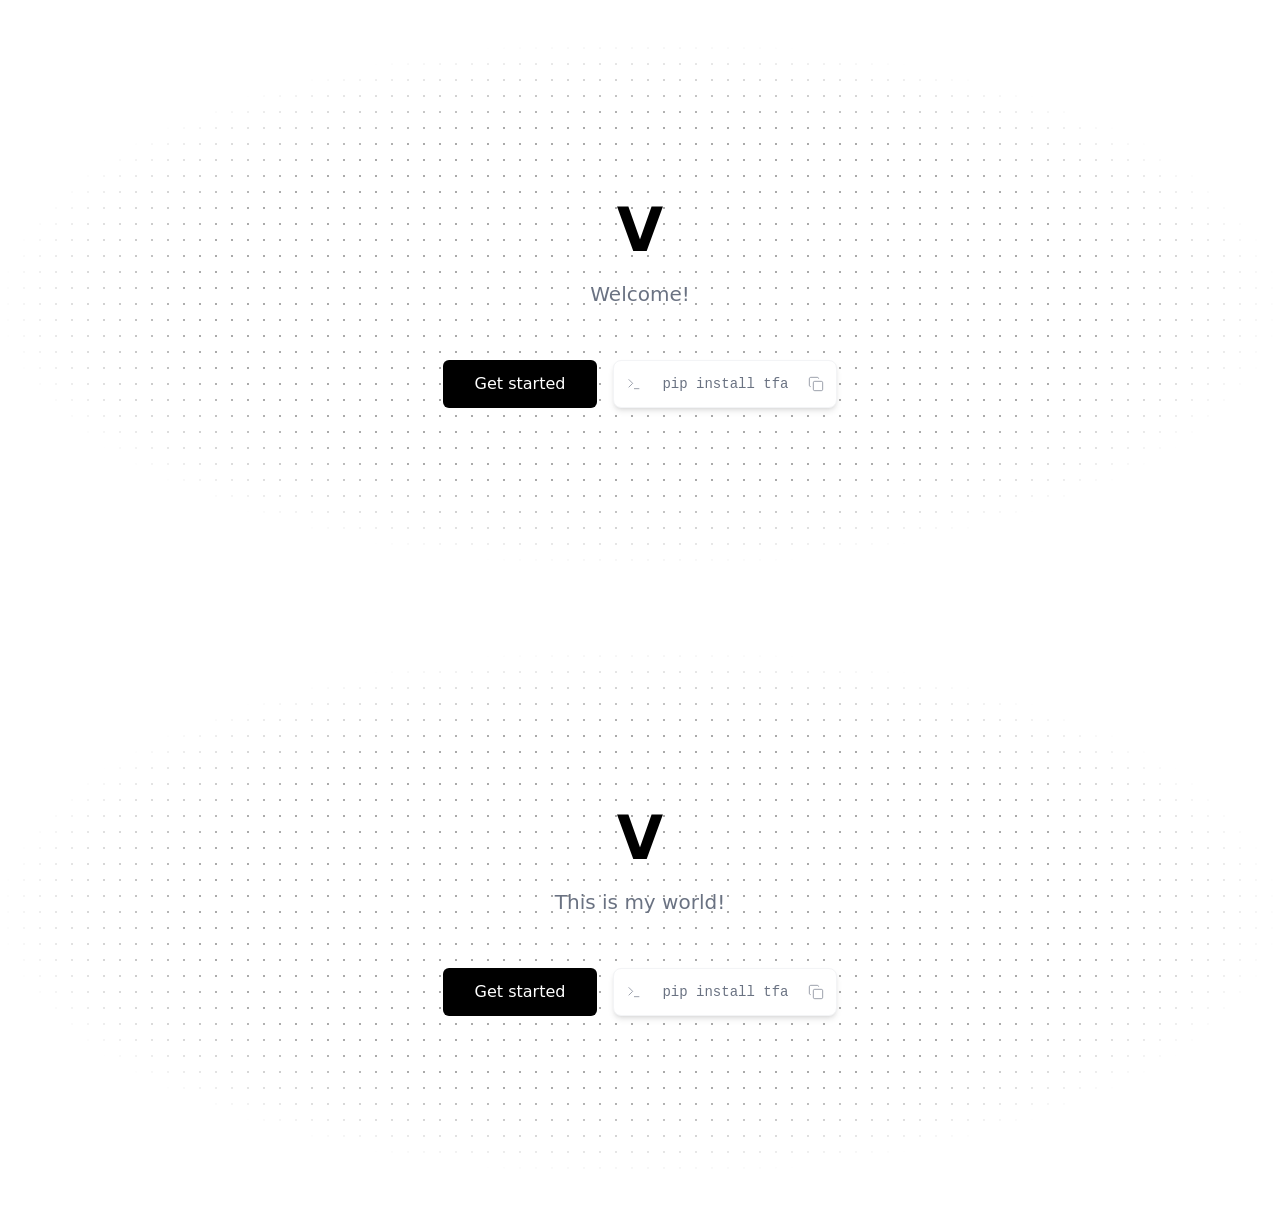
==== index.html @ 0f898aa1 "ver0.2" ====
<!DOCTYPE html>
<html lang="en">
<head>
    <meta charset="UTF-8" />
    <meta name="viewport" content="width=device-width,initial-scale=1.0" />
    <title>Themes for App: No-Code Static Website Builder</title>
    <meta name="description" content="Make fully-responsive websites FAST for your next Startup, Newsletter, lead capture and Side-project." />
    <meta name="keywords" content="themes, app, no-code, static website builder" />
    <link rel="icon" href="./assets/images/logo.svg" />

    <!-- Open Graph data -->
    <meta property="og:title" content="Themes for App: No-Code Static Website Builder" />
    <meta property="og:description" content="Make fully-responsive websites FAST for your next Startup, Newsletter, lead capture and Side-project." />
    <meta property="og:url" content="https://themesfor.app" />
    <meta property="og:image:url" content="./assets/images/og-image.png" />
    <meta property="og:image:alt" content="Social share image for Themes for App: No-Code Static Website Builder" />
    <meta property="og:image:width" content="1200" />
    <meta property="og:image:height" content="630" />
    <meta property="og:site_name" content="Themes For App" />
    <meta property="og:locale" content="en" />
    <meta property="og:type" content="website" />

    <!-- Twitter Card data -->
    <meta name="twitter:title" content="Themes for App: No-Code Static Website Builder" />
    <meta name="twitter:description" content="Make fully-responsive websites FAST for your next Startup, Newsletter, lead capture and Side-project." />
    <meta name="twitter:image" content="./assets/images/og-image.png" />
    <meta name="twitter:card" content="summary_large_image" />

    <link rel="stylesheet" href="./assets/styles.css" />

    

    
</head>
<body>
    <section class="py-10"><div class="py-20 lg:py-40 relative [&>div:first-child]:bg-[radial-gradient(#aaaaaa_1px,transparent_1px)] [&>div:first-child]:bg-size-[16px_16px] [&>div:first-child]:mask-[radial-gradient(ellipse_50%_50%_at_50%_50%,#000_70%,transparent_100%)]"><div class="absolute top-0 bottom-0 left-0 right-0 w-full h-full z-0"></div><div class="relative z-10 container px-4 mx-auto h-full"><div class="mx-auto flex flex-col gap-3 max-w-2xl justify-center"><h1 class="text-center text-4xl md:text-5xl lg:text-[375%] font-semibold text-black tfa-padding-top-0px tfa-padding-right-0px tfa-padding-bottom-0px tfa-padding-left-0px">V
</h1><p class="mt-2 px-4 lg:px-0 text-center text-gray-500 text-pretty md:text-balance text-lg md:text-xl">Welcome!
</p><div class="flex flex-col lg:flex-row gap-4 items-center justify-center mt-5 lg:mt-10"><a class="order-1 lg:order-0 inline-flex items-center justify-center gap-2 whitespace-nowrap text-base transition-colors bg-black text-white hover:bg-gray-800 h-12 rounded-md px-8 focus:ring-2 focus:ring-black/50 active:ring-2 active:ring-black/50 focus-visible:ring-2 focus-visible:ring-black/50 focus-visible:outline-none" href="#">Get started</a><div class="copy-code relative h-12 shadow-md border rounded-lg border-gray-100 bg-white p-1 inline-flex gap-3 justify-start items-center [&_svg]:text-gray-500 hover:[&_svg]:text-black [&_svg]:pointer-events-none cursor-pointer hidden"><svg class="size-4 mx-2" fill="none" width="24" xmlns="http://www.w3.org/2000/svg" height="24" stroke="currentColor" viewBox="0 0 24 24" strokeWidth="2" strokeLinecap="round" strokeLinejoin="round"><path class="" d="M12 19h8"></path><path class="" d="m4 17 6-6-6-6"></path></svg><pre class="font-mono m-0 p-0 flex items-center h-full"><code class="text-sm text-gray-500">pip install tfa</code></pre><button class="copy-code p-2 rounded-md cursor-pointer hover:bg-gray-100 transition"><svg class="size-4" fill="none" width="24" xmlns="http://www.w3.org/2000/svg" height="24" stroke="currentColor" viewBox="0 0 24 24" strokeWidth="2" strokeLinecap="round" strokeLinejoin="round"><rect class="" x="8" y="8" rx="2" ry="2" width="14" height="14"></rect><path class="" d="M4 16c-1.1 0-2-.9-2-2V4c0-1.1.9-2 2-2h10c1.1 0 2 .9 2 2"></path></svg></button><div class="copy-code-notify hidden absolute top-full right-0 p-1 text-xs text-black bg-gray-100 rounded-md">Copied!</div></div></div></div></div></div></section><section class="py-10"><div class="py-20 lg:py-40 relative [&>div:first-child]:bg-[radial-gradient(#aaaaaa_1px,transparent_1px)] [&>div:first-child]:bg-size-[16px_16px] [&>div:first-child]:mask-[radial-gradient(ellipse_50%_50%_at_50%_50%,#000_70%,transparent_100%)]"><div class="absolute top-0 bottom-0 left-0 right-0 w-full h-full z-0"></div><div class="relative z-10 container px-4 mx-auto h-full"><div class="mx-auto flex flex-col gap-3 max-w-2xl justify-center"><h1 class="text-center text-4xl md:text-5xl lg:text-[375%] font-semibold text-black tfa-padding-top-0px tfa-padding-right-0px tfa-padding-bottom-0px tfa-padding-left-0px">V
</h1><p class="mt-2 px-4 lg:px-0 text-center text-gray-500 text-pretty md:text-balance text-lg md:text-xl">This is my world!
</p><div class="flex flex-col lg:flex-row gap-4 items-center justify-center mt-5 lg:mt-10"><a class="order-1 lg:order-0 inline-flex items-center justify-center gap-2 whitespace-nowrap text-base transition-colors bg-black text-white hover:bg-gray-800 h-12 rounded-md px-8 focus:ring-2 focus:ring-black/50 active:ring-2 active:ring-black/50 focus-visible:ring-2 focus-visible:ring-black/50 focus-visible:outline-none hidden" href="#">Get started</a><div class="copy-code relative h-12 shadow-md border rounded-lg border-gray-100 bg-white p-1 inline-flex gap-3 justify-start items-center [&_svg]:text-gray-500 hover:[&_svg]:text-black [&_svg]:pointer-events-none cursor-pointer hidden"><svg class="size-4 mx-2" fill="none" width="24" xmlns="http://www.w3.org/2000/svg" height="24" stroke="currentColor" viewBox="0 0 24 24" strokeWidth="2" strokeLinecap="round" strokeLinejoin="round"><path class="" d="M12 19h8"></path><path class="" d="m4 17 6-6-6-6"></path></svg><pre class="font-mono m-0 p-0 flex items-center h-full"><code class="text-sm text-gray-500">pip install tfa</code></pre><button class="copy-code p-2 rounded-md cursor-pointer hover:bg-gray-100 transition"><svg class="size-4" fill="none" width="24" xmlns="http://www.w3.org/2000/svg" height="24" stroke="currentColor" viewBox="0 0 24 24" strokeWidth="2" strokeLinecap="round" strokeLinejoin="round"><rect class="" x="8" y="8" rx="2" ry="2" width="14" height="14"></rect><path class="" d="M4 16c-1.1 0-2-.9-2-2V4c0-1.1.9-2 2-2h10c1.1 0 2 .9 2 2"></path></svg></button><div class="copy-code-notify hidden absolute top-full right-0 p-1 text-xs text-black bg-gray-100 rounded-md">Copied!</div></div></div></div></div></div></section>
    <script src="https://cdnjs.cloudflare.com/ajax/libs/gsap/3.12.5/gsap.min.js"></script>
    <script src="assets/main.js"></script>
    
</body>
</html>
---- assets/styles.css ----
/*! tailwindcss v4.1.13 | MIT License | https://tailwindcss.com | Modified as per Themesfor.app requirements by Themesfor.App*/
@layer properties;
@layer theme, base, components, utilities;
@layer theme {
  :root, :host {
    --font-sans: ui-sans-serif, system-ui, sans-serif, 'Apple Color Emoji', 'Segoe UI Emoji', 'Segoe UI Symbol',
    'Noto Color Emoji';
    --font-serif: ui-serif, Georgia, Cambria, 'Times New Roman', Times, serif;
    --font-mono: ui-monospace, SFMono-Regular, Menlo, Monaco, Consolas, 'Liberation Mono', 'Courier New',
    monospace;
    --color-gray-100: oklch(96.7% 0.003 264.542);
    --color-gray-500: oklch(55.1% 0.027 264.364);
    --color-gray-800: oklch(27.8% 0.033 256.848);
    --color-black: #000;
    --color-white: #fff;
    --spacing: 0.25rem;
    --container-2xl: 42rem;
    --text-xs: 0.75rem;
    --text-xs--line-height: calc(1 / 0.75);
    --text-sm: 0.875rem;
    --text-sm--line-height: calc(1.25 / 0.875);
    --text-base: 1rem;
    --text-base--line-height: calc(1.5 / 1);
    --text-lg: 1.125rem;
    --text-lg--line-height: calc(1.75 / 1.125);
    --text-xl: 1.25rem;
    --text-xl--line-height: calc(1.75 / 1.25);
    --text-4xl: 2.25rem;
    --text-4xl--line-height: calc(2.5 / 2.25);
    --text-5xl: 3rem;
    --text-5xl--line-height: 1;
    --text-7xl: 4.5rem;
    --text-7xl--line-height: 1;
    --font-weight-light: 300;
    --font-weight-medium: 500;
    --font-weight-semibold: 600;
    --radius-md: 0.375rem;
    --radius-lg: 0.5rem;
    --default-transition-duration: 150ms;
    --default-transition-timing-function: cubic-bezier(0.4, 0, 0.2, 1);
    --default-font-family: var(--font-sans);
    --default-mono-font-family: var(--font-mono);
  }
}
@layer base {
  *, ::after, ::before, ::backdrop, ::file-selector-button {
    box-sizing: border-box;
    margin: 0;
    padding: 0;
    border: 0 solid;
  }
  html, :host {
    line-height: 1.5;
    -webkit-text-size-adjust: 100%;
    tab-size: 4;
    font-family: var(--default-font-family, ui-sans-serif, system-ui, sans-serif, 'Apple Color Emoji', 'Segoe UI Emoji', 'Segoe UI Symbol', 'Noto Color Emoji');
    font-feature-settings: var(--default-font-feature-settings, normal);
    font-variation-settings: var(--default-font-variation-settings, normal);
    -webkit-tap-highlight-color: transparent;
  }
  hr {
    height: 0;
    color: inherit;
    border-top-width: 1px;
  }
  abbr:where([title]) {
    -webkit-text-decoration: underline dotted;
    text-decoration: underline dotted;
  }
  h1, h2, h3, h4, h5, h6 {
    font-size: inherit;
    font-weight: inherit;
  }
  a {
    color: inherit;
    -webkit-text-decoration: inherit;
    text-decoration: inherit;
  }
  b, strong {
    font-weight: bolder;
  }
  code, kbd, samp, pre {
    font-family: var(--default-mono-font-family, ui-monospace, SFMono-Regular, Menlo, Monaco, Consolas, 'Liberation Mono', 'Courier New', monospace);
    font-feature-settings: var(--default-mono-font-feature-settings, normal);
    font-variation-settings: var(--default-mono-font-variation-settings, normal);
    font-size: 1em;
  }
  small {
    font-size: 80%;
  }
  sub, sup {
    font-size: 75%;
    line-height: 0;
    position: relative;
    vertical-align: baseline;
  }
  sub {
    bottom: -0.25em;
  }
  sup {
    top: -0.5em;
  }
  table {
    text-indent: 0;
    border-color: inherit;
    border-collapse: collapse;
  }
  :-moz-focusring {
    outline: auto;
  }
  progress {
    vertical-align: baseline;
  }
  summary {
    display: list-item;
  }
  ol, ul, menu {
    list-style: none;
  }
  img, svg, video, canvas, audio, iframe, embed, object {
    display: block;
    vertical-align: middle;
  }
  img, video {
    max-width: 100%;
    height: auto;
  }
  button, input, select, optgroup, textarea, ::file-selector-button {
    font: inherit;
    font-feature-settings: inherit;
    font-variation-settings: inherit;
    letter-spacing: inherit;
    color: inherit;
    border-radius: 0;
    background-color: transparent;
    opacity: 1;
  }
  :where(select:is([multiple], [size])) optgroup {
    font-weight: bolder;
  }
  :where(select:is([multiple], [size])) optgroup option {
    padding-inline-start: 20px;
  }
  ::file-selector-button {
    margin-inline-end: 4px;
  }
  ::placeholder {
    opacity: 1;
  }
  @supports (not (-webkit-appearance: -apple-pay-button))  or (contain-intrinsic-size: 1px) {
    ::placeholder {
      color: currentcolor;
      @supports (color: color-mix(in lab, red, red)) {
        color: color-mix(in oklab, currentcolor 50%, transparent);
      }
    }
  }
  textarea {
    resize: vertical;
  }
  ::-webkit-search-decoration {
    -webkit-appearance: none;
  }
  ::-webkit-date-and-time-value {
    min-height: 1lh;
    text-align: inherit;
  }
  ::-webkit-datetime-edit {
    display: inline-flex;
  }
  ::-webkit-datetime-edit-fields-wrapper {
    padding: 0;
  }
  ::-webkit-datetime-edit, ::-webkit-datetime-edit-year-field, ::-webkit-datetime-edit-month-field, ::-webkit-datetime-edit-day-field, ::-webkit-datetime-edit-hour-field, ::-webkit-datetime-edit-minute-field, ::-webkit-datetime-edit-second-field, ::-webkit-datetime-edit-millisecond-field, ::-webkit-datetime-edit-meridiem-field {
    padding-block: 0;
  }
  ::-webkit-calendar-picker-indicator {
    line-height: 1;
  }
  :-moz-ui-invalid {
    box-shadow: none;
  }
  button, input:where([type='button'], [type='reset'], [type='submit']), ::file-selector-button {
    appearance: button;
  }
  ::-webkit-inner-spin-button, ::-webkit-outer-spin-button {
    height: auto;
  }
  [hidden]:where(:not([hidden='until-found'])) {
    display: none !important;
  }
}
@layer utilities {
  .absolute {
    position: absolute;
  }
  .relative {
    position: relative;
  }
  .top-0 {
    top: calc(var(--spacing) * 0);
  }
  .top-full {
    top: 100%;
  }
  .right-0 {
    right: calc(var(--spacing) * 0);
  }
  .bottom-0 {
    bottom: calc(var(--spacing) * 0);
  }
  .left-0 {
    left: calc(var(--spacing) * 0);
  }
  .z-0 {
    z-index: 0;
  }
  .z-10 {
    z-index: 10;
  }
  .order-1 {
    order: 1;
  }
  .container {
    width: 100%;
    @media (width >= 40rem) {
      max-width: 40rem;
    }
    @media (width >= 48rem) {
      max-width: 48rem;
    }
    @media (width >= 64rem) {
      max-width: 64rem;
    }
    @media (width >= 80rem) {
      max-width: 80rem;
    }
    @media (width >= 96rem) {
      max-width: 96rem;
    }
  }
  .m-0 {
    margin: calc(var(--spacing) * 0);
  }
  .mx-2 {
    margin-inline: calc(var(--spacing) * 2);
  }
  .mx-auto {
    margin-inline: auto;
  }
  .mt-2 {
    margin-top: calc(var(--spacing) * 2);
  }
  .mt-5 {
    margin-top: calc(var(--spacing) * 5);
  }
  .flex {
    display: flex;
  }
  .grid {
    display: grid;
  }
  .hidden {
    display: none;
  }
  .inline-flex {
    display: inline-flex;
  }
  .size-4 {
    width: calc(var(--spacing) * 4);
    height: calc(var(--spacing) * 4);
  }
  .h-12 {
    height: calc(var(--spacing) * 12);
  }
  .h-full {
    height: 100%;
  }
  .w-full {
    width: 100%;
  }
  .max-w-2xl {
    max-width: var(--container-2xl);
  }
  .cursor-pointer {
    cursor: pointer;
  }
  .grid-cols-1 {
    grid-template-columns: repeat(1, minmax(0, 1fr));
  }
  .grid-rows-\[auto_auto_auto\] {
    grid-template-rows: auto auto auto;
  }
  .flex-col {
    flex-direction: column;
  }
  .flex-wrap {
    flex-wrap: wrap;
  }
  .place-content-center {
    place-content: center;
  }
  .items-center {
    align-items: center;
  }
  .justify-center {
    justify-content: center;
  }
  .justify-start {
    justify-content: flex-start;
  }
  .gap-2 {
    gap: calc(var(--spacing) * 2);
  }
  .gap-3 {
    gap: calc(var(--spacing) * 3);
  }
  .gap-4 {
    gap: calc(var(--spacing) * 4);
  }
  .rounded-full {
    border-radius: calc(infinity * 1px);
  }
  .rounded-lg {
    border-radius: var(--radius-lg);
  }
  .rounded-md {
    border-radius: var(--radius-md);
  }
  .border {
    border-style: var(--tfa-border-style);
    border-width: 1px;
  }
  .border-gray-100 {
    border-color: var(--color-gray-100);
  }
  .bg-black {
    background-color: var(--color-black);
  }
  .bg-gray-100 {
    background-color: var(--color-gray-100);
  }
  .bg-white {
    background-color: var(--color-white);
  }
  .bg-\[url\(\'\.\/images\/hero-1-bg\.png\'\)\] {
    background-image: url('./images/hero-1-bg.png');
  }
  .bg-cover {
    background-size: cover;
  }
  .bg-top {
    background-position: top;
  }
  .bg-no-repeat {
    background-repeat: no-repeat;
  }
  .p-0 {
    padding: calc(var(--spacing) * 0);
  }
  .p-1 {
    padding: calc(var(--spacing) * 1);
  }
  .p-2 {
    padding: calc(var(--spacing) * 2);
  }
  .px-4 {
    padding-inline: calc(var(--spacing) * 4);
  }
  .px-5 {
    padding-inline: calc(var(--spacing) * 5);
  }
  .px-8 {
    padding-inline: calc(var(--spacing) * 8);
  }
  .py-3 {
    padding-block: calc(var(--spacing) * 3);
  }
  .py-10 {
    padding-block: calc(var(--spacing) * 10);
  }
  .py-20 {
    padding-block: calc(var(--spacing) * 20);
  }
  .text-center {
    text-align: center;
  }
  .font-mono {
    font-family: var(--font-mono);
  }
  .font-serif {
    font-family: var(--font-serif);
  }
  .text-4xl {
    font-size: var(--text-4xl);
    line-height: var(--tfa-leading, var(--text-4xl--line-height));
  }
  .text-base {
    font-size: var(--text-base);
    line-height: var(--tfa-leading, var(--text-base--line-height));
  }
  .text-lg {
    font-size: var(--text-lg);
    line-height: var(--tfa-leading, var(--text-lg--line-height));
  }
  .text-sm {
    font-size: var(--text-sm);
    line-height: var(--tfa-leading, var(--text-sm--line-height));
  }
  .text-xs {
    font-size: var(--text-xs);
    line-height: var(--tfa-leading, var(--text-xs--line-height));
  }
  .font-light {
    --tfa-font-weight: var(--font-weight-light);
    font-weight: var(--font-weight-light);
  }
  .font-medium {
    --tfa-font-weight: var(--font-weight-medium);
    font-weight: var(--font-weight-medium);
  }
  .font-semibold {
    --tfa-font-weight: var(--font-weight-semibold);
    font-weight: var(--font-weight-semibold);
  }
  .text-pretty {
    text-wrap: pretty;
  }
  .whitespace-nowrap {
    white-space: nowrap;
  }
  .text-black {
    color: var(--color-black);
  }
  .text-gray-500 {
    color: var(--color-gray-500);
  }
  .text-white {
    color: var(--color-white);
  }
  .shadow-lg {
    --tfa-shadow: 0 10px 15px -3px var(--tfa-shadow-color, rgb(0 0 0 / 0.1)), 0 4px 6px -4px var(--tfa-shadow-color, rgb(0 0 0 / 0.1));
    box-shadow: var(--tfa-inset-shadow), var(--tfa-inset-ring-shadow), var(--tfa-ring-offset-shadow), var(--tfa-ring-shadow), var(--tfa-shadow);
  }
  .shadow-md {
    --tfa-shadow: 0 4px 6px -1px var(--tfa-shadow-color, rgb(0 0 0 / 0.1)), 0 2px 4px -2px var(--tfa-shadow-color, rgb(0 0 0 / 0.1));
    box-shadow: var(--tfa-inset-shadow), var(--tfa-inset-ring-shadow), var(--tfa-ring-offset-shadow), var(--tfa-ring-shadow), var(--tfa-shadow);
  }
  .transition {
    transition-property: color, background-color, border-color, outline-color, text-decoration-color, fill, stroke, --tfa-gradient-from, --tfa-gradient-via, --tfa-gradient-to, opacity, box-shadow, transform, translate, scale, rotate, filter, -webkit-backdrop-filter, backdrop-filter, display, content-visibility, overlay, pointer-events;
    transition-timing-function: var(--tfa-ease, var(--default-transition-timing-function));
    transition-duration: var(--tfa-duration, var(--default-transition-duration));
  }
  .transition-colors {
    transition-property: color, background-color, border-color, outline-color, text-decoration-color, fill, stroke, --tfa-gradient-from, --tfa-gradient-via, --tfa-gradient-to;
    transition-timing-function: var(--tfa-ease, var(--default-transition-timing-function));
    transition-duration: var(--tfa-duration, var(--default-transition-duration));
  }
  .text-shadow-xs {
    text-shadow: 0px 1px 1px var(--tfa-text-shadow-color, rgb(0 0 0 / 0.2));
  }
  .hover\:bg-gray-100 {
    &:hover {
      @media (hover: hover) {
        background-color: var(--color-gray-100);
      }
    }
  }
  .hover\:bg-gray-800 {
    &:hover {
      @media (hover: hover) {
        background-color: var(--color-gray-800);
      }
    }
  }
  .focus\:ring-2 {
    &:focus {
      --tfa-ring-shadow: var(--tfa-ring-inset,) 0 0 0 calc(2px + var(--tfa-ring-offset-width)) var(--tfa-ring-color, currentcolor);
      box-shadow: var(--tfa-inset-shadow), var(--tfa-inset-ring-shadow), var(--tfa-ring-offset-shadow), var(--tfa-ring-shadow), var(--tfa-shadow);
    }
  }
  .focus\:ring-black\/50 {
    &:focus {
      --tfa-ring-color: color-mix(in srgb, #000 50%, transparent);
      @supports (color: color-mix(in lab, red, red)) {
        --tfa-ring-color: color-mix(in oklab, var(--color-black) 50%, transparent);
      }
    }
  }
  .focus-visible\:ring-2 {
    &:focus-visible {
      --tfa-ring-shadow: var(--tfa-ring-inset,) 0 0 0 calc(2px + var(--tfa-ring-offset-width)) var(--tfa-ring-color, currentcolor);
      box-shadow: var(--tfa-inset-shadow), var(--tfa-inset-ring-shadow), var(--tfa-ring-offset-shadow), var(--tfa-ring-shadow), var(--tfa-shadow);
    }
  }
  .focus-visible\:ring-black\/50 {
    &:focus-visible {
      --tfa-ring-color: color-mix(in srgb, #000 50%, transparent);
      @supports (color: color-mix(in lab, red, red)) {
        --tfa-ring-color: color-mix(in oklab, var(--color-black) 50%, transparent);
      }
    }
  }
  .focus-visible\:outline-none {
    &:focus-visible {
      --tfa-outline-style: none;
      outline-style: none;
    }
  }
  .active\:ring-2 {
    &:active {
      --tfa-ring-shadow: var(--tfa-ring-inset,) 0 0 0 calc(2px + var(--tfa-ring-offset-width)) var(--tfa-ring-color, currentcolor);
      box-shadow: var(--tfa-inset-shadow), var(--tfa-inset-ring-shadow), var(--tfa-ring-offset-shadow), var(--tfa-ring-shadow), var(--tfa-shadow);
    }
  }
  .active\:ring-black\/50 {
    &:active {
      --tfa-ring-color: color-mix(in srgb, #000 50%, transparent);
      @supports (color: color-mix(in lab, red, red)) {
        --tfa-ring-color: color-mix(in oklab, var(--color-black) 50%, transparent);
      }
    }
  }
  .md\:justify-start {
    @media (width >= 48rem) {
      justify-content: flex-start;
    }
  }
  .md\:text-left {
    @media (width >= 48rem) {
      text-align: left;
    }
  }
  .md\:text-5xl {
    @media (width >= 48rem) {
      font-size: var(--text-5xl);
      line-height: var(--tfa-leading, var(--text-5xl--line-height));
    }
  }
  .md\:text-xl {
    @media (width >= 48rem) {
      font-size: var(--text-xl);
      line-height: var(--tfa-leading, var(--text-xl--line-height));
    }
  }
  .md\:text-balance {
    @media (width >= 48rem) {
      text-wrap: balance;
    }
  }
  .lg\:order-0 {
    @media (width >= 64rem) {
      order: 0;
    }
  }
  .lg\:mt-10 {
    @media (width >= 64rem) {
      margin-top: calc(var(--spacing) * 10);
    }
  }
  .lg\:mt-20 {
    @media (width >= 64rem) {
      margin-top: calc(var(--spacing) * 20);
    }
  }
  .lg\:grid-cols-2 {
    @media (width >= 64rem) {
      grid-template-columns: repeat(2, minmax(0, 1fr));
    }
  }
  .lg\:flex-row {
    @media (width >= 64rem) {
      flex-direction: row;
    }
  }
  .lg\:place-content-end {
    @media (width >= 64rem) {
      place-content: end;
    }
  }
  .lg\:gap-4 {
    @media (width >= 64rem) {
      gap: calc(var(--spacing) * 4);
    }
  }
  .lg\:gap-6 {
    @media (width >= 64rem) {
      gap: calc(var(--spacing) * 6);
    }
  }
  .lg\:px-0 {
    @media (width >= 64rem) {
      padding-inline: calc(var(--spacing) * 0);
    }
  }
  .lg\:py-40 {
    @media (width >= 64rem) {
      padding-block: calc(var(--spacing) * 40);
    }
  }
  .lg\:text-\[375\%\] {
    @media (width >= 64rem) {
      font-size: 375%;
    }
  }
  .xl\:text-7xl {
    @media (width >= 80rem) {
      font-size: var(--text-7xl);
      line-height: var(--tfa-leading, var(--text-7xl--line-height));
    }
  }
  .\[\&_svg\]\:pointer-events-none {
    & svg {
      pointer-events: none;
    }
  }
  .\[\&_svg\]\:text-gray-500 {
    & svg {
      color: var(--color-gray-500);
    }
  }
  .hover\:\[\&_svg\]\:text-black {
    &:hover {
      @media (hover: hover) {
        & svg {
          color: var(--color-black);
        }
      }
    }
  }
  .\[\&\>div\:first-child\]\:bg-\[radial-gradient\(\#aaaaaa_1px\,transparent_1px\)\] {
    &>div:first-child {
      background-image: radial-gradient(#aaaaaa 1px,transparent 1px);
    }
  }
  .\[\&\>div\:first-child\]\:mask-\[radial-gradient\(ellipse_50\%_50\%_at_50\%_50\%\,\#000_70\%\,transparent_100\%\)\] {
    &>div:first-child {
      mask-image: radial-gradient(ellipse 50% 50% at 50% 50%,#000 70%,transparent 100%);
    }
  }
  .\[\&\>div\:first-child\]\:bg-size-\[16px_16px\] {
    &>div:first-child {
      background-size: 16px 16px;
    }
  }
}
@property --tfa-border-style {
  syntax: "*";
  inherits: false;
  initial-value: solid;
}
@property --tfa-font-weight {
  syntax: "*";
  inherits: false;
}
@property --tfa-shadow {
  syntax: "*";
  inherits: false;
  initial-value: 0 0 #0000;
}
@property --tfa-shadow-color {
  syntax: "*";
  inherits: false;
}
@property --tfa-shadow-alpha {
  syntax: "<percentage>";
  inherits: false;
  initial-value: 100%;
}
@property --tfa-inset-shadow {
  syntax: "*";
  inherits: false;
  initial-value: 0 0 #0000;
}
@property --tfa-inset-shadow-color {
  syntax: "*";
  inherits: false;
}
@property --tfa-inset-shadow-alpha {
  syntax: "<percentage>";
  inherits: false;
  initial-value: 100%;
}
@property --tfa-ring-color {
  syntax: "*";
  inherits: false;
}
@property --tfa-ring-shadow {
  syntax: "*";
  inherits: false;
  initial-value: 0 0 #0000;
}
@property --tfa-inset-ring-color {
  syntax: "*";
  inherits: false;
}
@property --tfa-inset-ring-shadow {
  syntax: "*";
  inherits: false;
  initial-value: 0 0 #0000;
}
@property --tfa-ring-inset {
  syntax: "*";
  inherits: false;
}
@property --tfa-ring-offset-width {
  syntax: "<length>";
  inherits: false;
  initial-value: 0px;
}
@property --tfa-ring-offset-color {
  syntax: "*";
  inherits: false;
  initial-value: #fff;
}
@property --tfa-ring-offset-shadow {
  syntax: "*";
  inherits: false;
  initial-value: 0 0 #0000;
}
@property --tfa-text-shadow-color {
  syntax: "*";
  inherits: false;
}
@property --tfa-text-shadow-alpha {
  syntax: "<percentage>";
  inherits: false;
  initial-value: 100%;
}
@layer properties {
  @supports ((-webkit-hyphens: none) and (not (margin-trim: inline))) or ((-moz-orient: inline) and (not (color:rgb(from red r g b)))) {
    *, ::before, ::after, ::backdrop {
      --tfa-border-style: solid;
      --tfa-font-weight: initial;
      --tfa-shadow: 0 0 #0000;
      --tfa-shadow-color: initial;
      --tfa-shadow-alpha: 100%;
      --tfa-inset-shadow: 0 0 #0000;
      --tfa-inset-shadow-color: initial;
      --tfa-inset-shadow-alpha: 100%;
      --tfa-ring-color: initial;
      --tfa-ring-shadow: 0 0 #0000;
      --tfa-inset-ring-color: initial;
      --tfa-inset-ring-shadow: 0 0 #0000;
      --tfa-ring-inset: initial;
      --tfa-ring-offset-width: 0px;
      --tfa-ring-offset-color: #fff;
      --tfa-ring-offset-shadow: 0 0 #0000;
      --tfa-text-shadow-color: initial;
      --tfa-text-shadow-alpha: 100%;
    }
  }
}



.tfa-padding-top-0px {
                padding-top: 0px !important;
              }
.tfa-padding-right-0px {
                padding-right: 0px !important;
              }
.tfa-padding-bottom-0px {
                padding-bottom: 0px !important;
              }
.tfa-padding-left-0px {
                padding-left: 0px !important;
              }
.tfa-padding-top-0px {
                padding-top: 0px !important;
              }
.tfa-padding-right-0px {
                padding-right: 0px !important;
              }
.tfa-padding-bottom-0px {
                padding-bottom: 0px !important;
              }
.tfa-padding-left-0px {
                padding-left: 0px !important;
              }
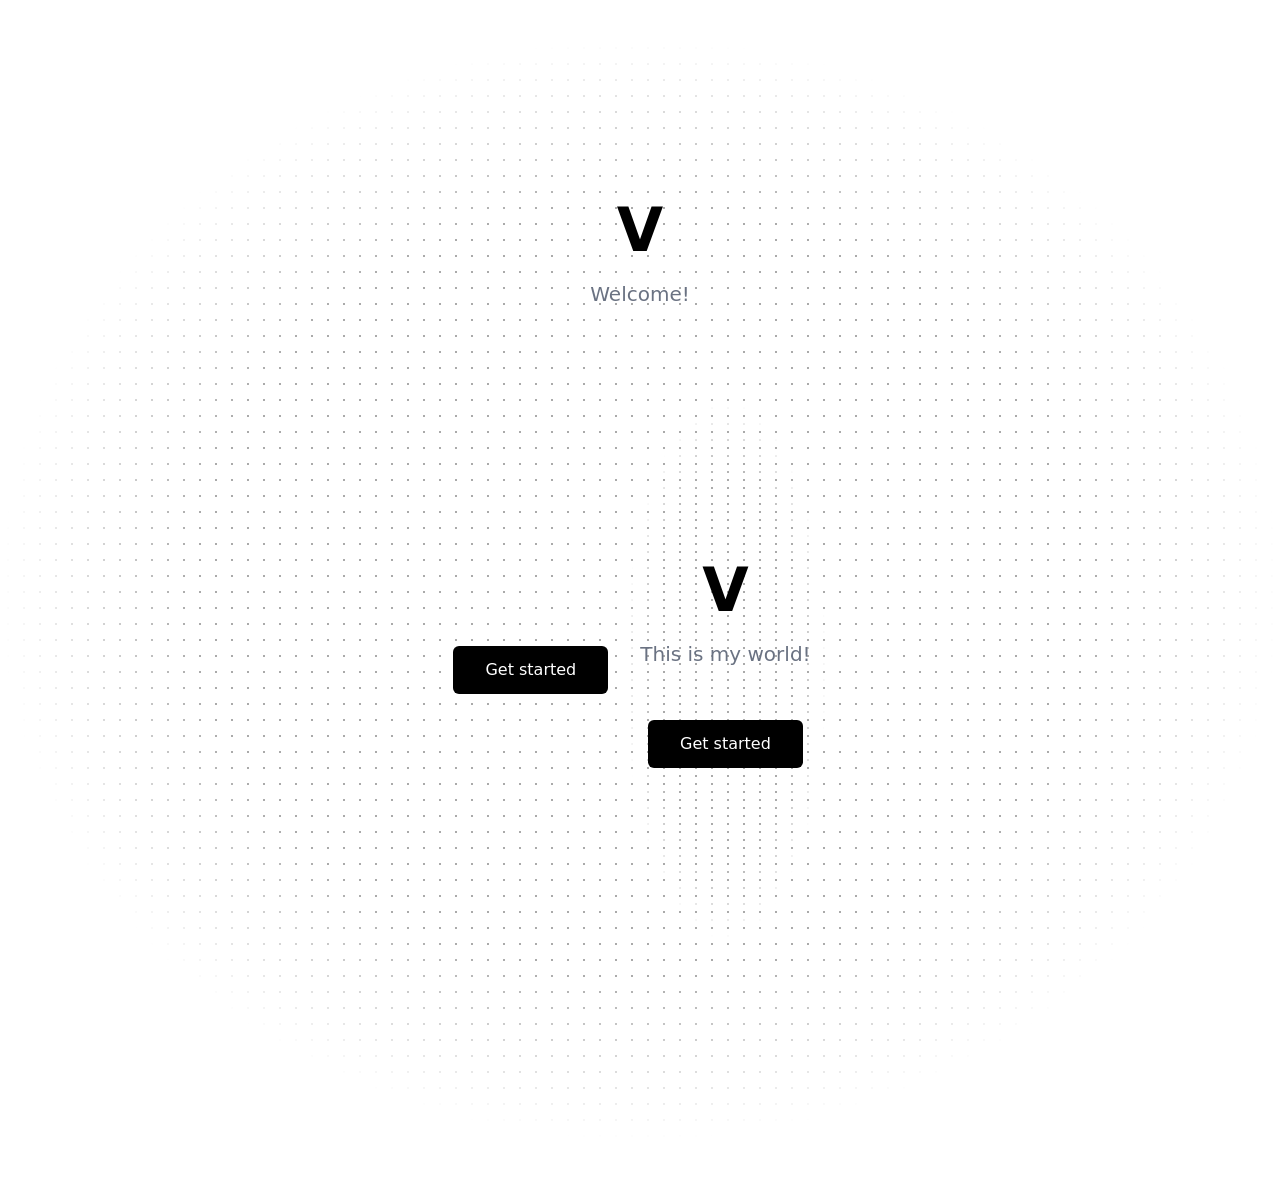
==== commit 211b01e4: "ver0.5" ====
--- a/index.html
+++ b/index.html
@@ -4,29 +4,13 @@
 <head>
     <meta charset="UTF-8" />
     <meta name="viewport" content="width=device-width,initial-scale=1.0" />
-    <title>Themes for App: No-Code Static Website Builder</title>
-    <meta name="description" content="Make fully-responsive websites FAST for your next Startup, Newsletter, lead capture and Side-project." />
-    <meta name="keywords" content="themes, app, no-code, static website builder" />
-    <link rel="icon" href="./assets/images/logo.svg" />
+    <title>Mikhaiah</title>
+    <meta name="description" content="Portfolio" />
+    <meta name="keywords" content="BINI, Mikhaiah" />
+    <link rel="icon" href="./assets/images/mky.png" />
 
-    <!-- Open Graph data -->
-    <meta property="og:title" content="Themes for App: No-Code Static Website Builder" />
-    <meta property="og:description" content="Make fully-responsive websites FAST for your next Startup, Newsletter, lead capture and Side-project." />
-    <meta property="og:url" content="https://themesfor.app" />
-    <meta property="og:image:url" content="./assets/images/og-image.png" />
-    <meta property="og:image:alt" content="Social share image for Themes for App: No-Code Static Website Builder" />
-    <meta property="og:image:width" content="1200" />
-    <meta property="og:image:height" content="630" />
-    <meta property="og:site_name" content="Themes For App" />
-    <meta property="og:locale" content="en" />
-    <meta property="og:type" content="website" />
 
-    <!-- Twitter Card data -->
-    <meta name="twitter:title" content="Themes for App: No-Code Static Website Builder" />
-    <meta name="twitter:description" content="Make fully-responsive websites FAST for your next Startup, Newsletter, lead capture and Side-project." />
-    <meta name="twitter:image" content="./assets/images/og-image.png" />
-    <meta name="twitter:card" content="summary_large_image" />
-
+  
     <link rel="stylesheet" href="./assets/styles.css" />
 
     
@@ -36,9 +20,10 @@
 <body>
     <section class="py-10"><div class="py-20 lg:py-40 relative [&>div:first-child]:bg-[radial-gradient(#aaaaaa_1px,transparent_1px)] [&>div:first-child]:bg-size-[16px_16px] [&>div:first-child]:mask-[radial-gradient(ellipse_50%_50%_at_50%_50%,#000_70%,transparent_100%)]"><div class="absolute top-0 bottom-0 left-0 right-0 w-full h-full z-0"></div><div class="relative z-10 container px-4 mx-auto h-full"><div class="mx-auto flex flex-col gap-3 max-w-2xl justify-center"><h1 class="text-center text-4xl md:text-5xl lg:text-[375%] font-semibold text-black tfa-padding-top-0px tfa-padding-right-0px tfa-padding-bottom-0px tfa-padding-left-0px">V
 </h1><p class="mt-2 px-4 lg:px-0 text-center text-gray-500 text-pretty md:text-balance text-lg md:text-xl">Welcome!
-</p><div class="flex flex-col lg:flex-row gap-4 items-center justify-center mt-5 lg:mt-10"><a class="order-1 lg:order-0 inline-flex items-center justify-center gap-2 whitespace-nowrap text-base transition-colors bg-black text-white hover:bg-gray-800 h-12 rounded-md px-8 focus:ring-2 focus:ring-black/50 active:ring-2 active:ring-black/50 focus-visible:ring-2 focus-visible:ring-black/50 focus-visible:outline-none" href="#">Get started</a><div class="copy-code relative h-12 shadow-md border rounded-lg border-gray-100 bg-white p-1 inline-flex gap-3 justify-start items-center [&_svg]:text-gray-500 hover:[&_svg]:text-black [&_svg]:pointer-events-none cursor-pointer hidden"><svg class="size-4 mx-2" fill="none" width="24" xmlns="http://www.w3.org/2000/svg" height="24" stroke="currentColor" viewBox="0 0 24 24" strokeWidth="2" strokeLinecap="round" strokeLinejoin="round"><path class="" d="M12 19h8"></path><path class="" d="m4 17 6-6-6-6"></path></svg><pre class="font-mono m-0 p-0 flex items-center h-full"><code class="text-sm text-gray-500">pip install tfa</code></pre><button class="copy-code p-2 rounded-md cursor-pointer hover:bg-gray-100 transition"><svg class="size-4" fill="none" width="24" xmlns="http://www.w3.org/2000/svg" height="24" stroke="currentColor" viewBox="0 0 24 24" strokeWidth="2" strokeLinecap="round" strokeLinejoin="round"><rect class="" x="8" y="8" rx="2" ry="2" width="14" height="14"></rect><path class="" d="M4 16c-1.1 0-2-.9-2-2V4c0-1.1.9-2 2-2h10c1.1 0 2 .9 2 2"></path></svg></button><div class="copy-code-notify hidden absolute top-full right-0 p-1 text-xs text-black bg-gray-100 rounded-md">Copied!</div></div></div></div></div></div></section><section class="py-10"><div class="py-20 lg:py-40 relative [&>div:first-child]:bg-[radial-gradient(#aaaaaa_1px,transparent_1px)] [&>div:first-child]:bg-size-[16px_16px] [&>div:first-child]:mask-[radial-gradient(ellipse_50%_50%_at_50%_50%,#000_70%,transparent_100%)]"><div class="absolute top-0 bottom-0 left-0 right-0 w-full h-full z-0"></div><div class="relative z-10 container px-4 mx-auto h-full"><div class="mx-auto flex flex-col gap-3 max-w-2xl justify-center"><h1 class="text-center text-4xl md:text-5xl lg:text-[375%] font-semibold text-black tfa-padding-top-0px tfa-padding-right-0px tfa-padding-bottom-0px tfa-padding-left-0px">V
+</p><div class="flex flex-col lg:flex-row gap-4 items-center justify-center mt-5 lg:mt-10"><a class="order-1 lg:order-0 inline-flex items-center justify-center gap-2 whitespace-nowrap text-base transition-colors bg-black text-white hover:bg-gray-800 h-12 rounded-md px-8 focus:ring-2 focus:ring-black/50 active:ring-2 active:ring-black/50 focus-visible:ring-2 focus-visible:ring-black/50 focus-visible:outline-none" href="#">Get started</a>
+    <section class="py-10"><div class="py-20 lg:py-40 relative [&>div:first-child]:bg-[radial-gradient(#aaaaaa_1px,transparent_1px)] [&>div:first-child]:bg-size-[16px_16px] [&>div:first-child]:mask-[radial-gradient(ellipse_50%_50%_at_50%_50%,#000_70%,transparent_100%)]"><div class="absolute top-0 bottom-0 left-0 right-0 w-full h-full z-0"></div><div class="relative z-10 container px-4 mx-auto h-full"><div class="mx-auto flex flex-col gap-3 max-w-2xl justify-center"><h1 class="text-center text-4xl md:text-5xl lg:text-[375%] font-semibold text-black tfa-padding-top-0px tfa-padding-right-0px tfa-padding-bottom-0px tfa-padding-left-0px">V
 </h1><p class="mt-2 px-4 lg:px-0 text-center text-gray-500 text-pretty md:text-balance text-lg md:text-xl">This is my world!
-</p><div class="flex flex-col lg:flex-row gap-4 items-center justify-center mt-5 lg:mt-10"><a class="order-1 lg:order-0 inline-flex items-center justify-center gap-2 whitespace-nowrap text-base transition-colors bg-black text-white hover:bg-gray-800 h-12 rounded-md px-8 focus:ring-2 focus:ring-black/50 active:ring-2 active:ring-black/50 focus-visible:ring-2 focus-visible:ring-black/50 focus-visible:outline-none hidden" href="#">Get started</a><div class="copy-code relative h-12 shadow-md border rounded-lg border-gray-100 bg-white p-1 inline-flex gap-3 justify-start items-center [&_svg]:text-gray-500 hover:[&_svg]:text-black [&_svg]:pointer-events-none cursor-pointer hidden"><svg class="size-4 mx-2" fill="none" width="24" xmlns="http://www.w3.org/2000/svg" height="24" stroke="currentColor" viewBox="0 0 24 24" strokeWidth="2" strokeLinecap="round" strokeLinejoin="round"><path class="" d="M12 19h8"></path><path class="" d="m4 17 6-6-6-6"></path></svg><pre class="font-mono m-0 p-0 flex items-center h-full"><code class="text-sm text-gray-500">pip install tfa</code></pre><button class="copy-code p-2 rounded-md cursor-pointer hover:bg-gray-100 transition"><svg class="size-4" fill="none" width="24" xmlns="http://www.w3.org/2000/svg" height="24" stroke="currentColor" viewBox="0 0 24 24" strokeWidth="2" strokeLinecap="round" strokeLinejoin="round"><rect class="" x="8" y="8" rx="2" ry="2" width="14" height="14"></rect><path class="" d="M4 16c-1.1 0-2-.9-2-2V4c0-1.1.9-2 2-2h10c1.1 0 2 .9 2 2"></path></svg></button><div class="copy-code-notify hidden absolute top-full right-0 p-1 text-xs text-black bg-gray-100 rounded-md">Copied!</div></div></div></div></div></div></section>
+</p><div class="flex flex-col lg:flex-row gap-4 items-center justify-center mt-5 lg:mt-10"><a class="order-1 lg:order-0 inline-flex items-center justify-center gap-2 whitespace-nowrap text-base transition-colors bg-black text-white hover:bg-gray-800 h-12 rounded-md px-8 focus:ring-2 focus:ring-black/50 active:ring-2 active:ring-black/50 focus-visible:ring-2 focus-visible:ring-black/50 focus-visible:outline-none hidden" href="#">Get started</a></div><section>
     <script src="https://cdnjs.cloudflare.com/ajax/libs/gsap/3.12.5/gsap.min.js"></script>
     <script src="assets/main.js"></script>
     
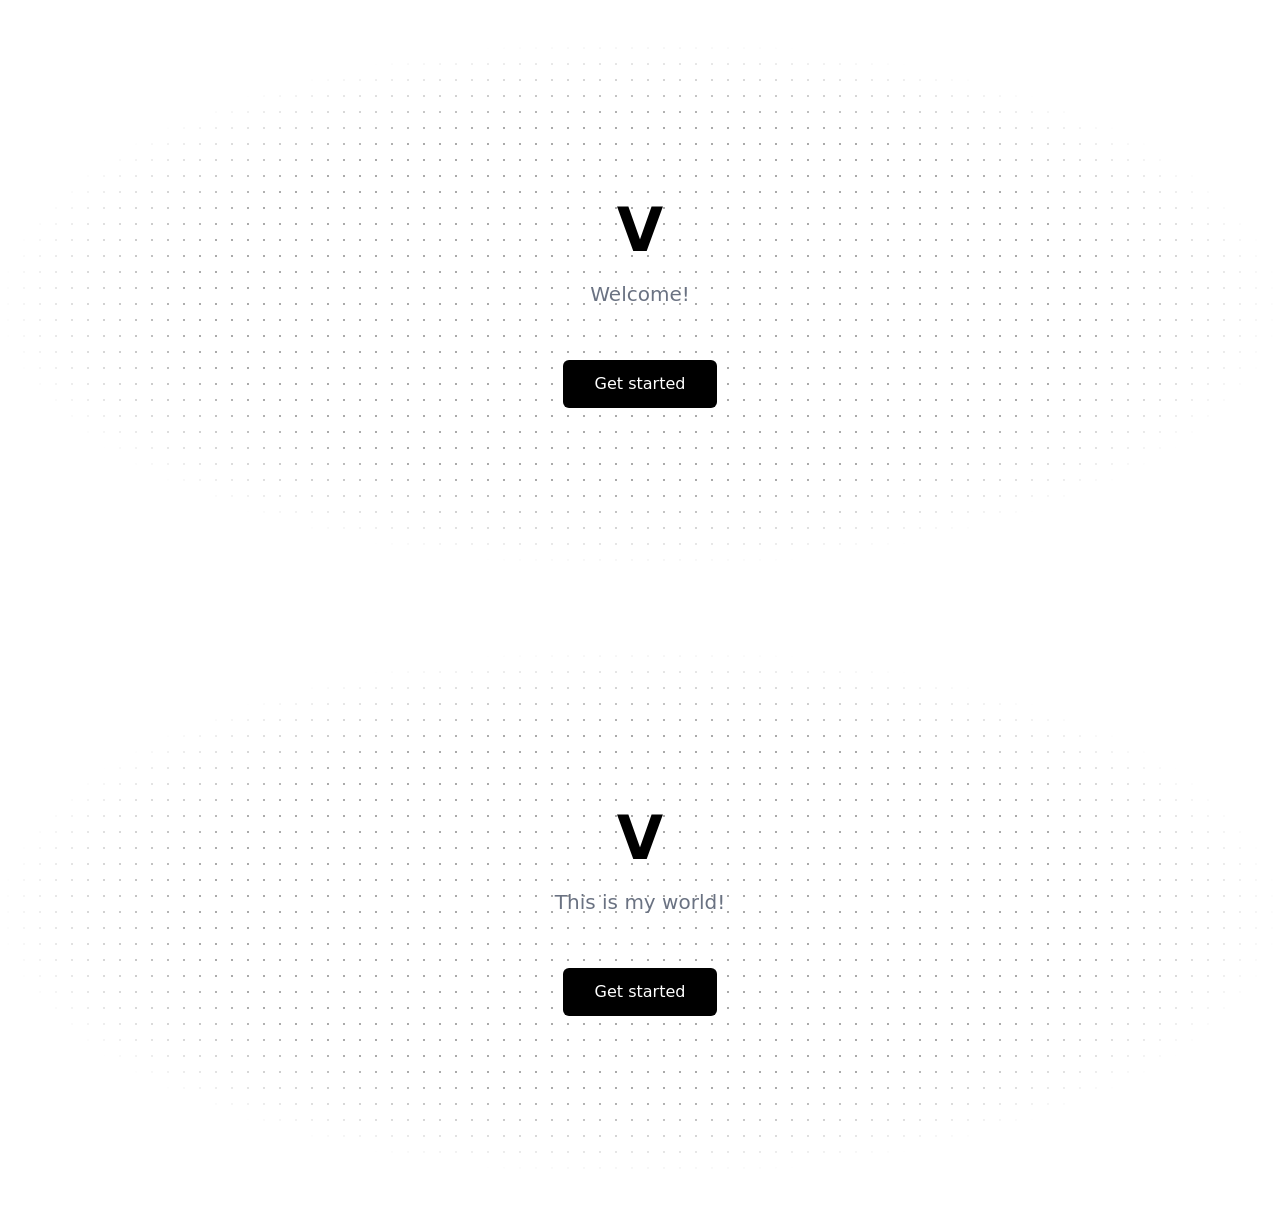
==== commit b4be0cca: "ver0.6" ====
--- a/index.html
+++ b/index.html
@@ -20,10 +20,10 @@
 <body>
     <section class="py-10"><div class="py-20 lg:py-40 relative [&>div:first-child]:bg-[radial-gradient(#aaaaaa_1px,transparent_1px)] [&>div:first-child]:bg-size-[16px_16px] [&>div:first-child]:mask-[radial-gradient(ellipse_50%_50%_at_50%_50%,#000_70%,transparent_100%)]"><div class="absolute top-0 bottom-0 left-0 right-0 w-full h-full z-0"></div><div class="relative z-10 container px-4 mx-auto h-full"><div class="mx-auto flex flex-col gap-3 max-w-2xl justify-center"><h1 class="text-center text-4xl md:text-5xl lg:text-[375%] font-semibold text-black tfa-padding-top-0px tfa-padding-right-0px tfa-padding-bottom-0px tfa-padding-left-0px">V
 </h1><p class="mt-2 px-4 lg:px-0 text-center text-gray-500 text-pretty md:text-balance text-lg md:text-xl">Welcome!
-</p><div class="flex flex-col lg:flex-row gap-4 items-center justify-center mt-5 lg:mt-10"><a class="order-1 lg:order-0 inline-flex items-center justify-center gap-2 whitespace-nowrap text-base transition-colors bg-black text-white hover:bg-gray-800 h-12 rounded-md px-8 focus:ring-2 focus:ring-black/50 active:ring-2 active:ring-black/50 focus-visible:ring-2 focus-visible:ring-black/50 focus-visible:outline-none" href="#">Get started</a>
+</p><div class="flex flex-col lg:flex-row gap-4 items-center justify-center mt-5 lg:mt-10"><a class="order-1 lg:order-0 inline-flex items-center justify-center gap-2 whitespace-nowrap text-base transition-colors bg-black text-white hover:bg-gray-800 h-12 rounded-md px-8 focus:ring-2 focus:ring-black/50 active:ring-2 active:ring-black/50 focus-visible:ring-2 focus-visible:ring-black/50 focus-visible:outline-none" href="#">Get started</a></div></div></div></div></body></html></section>
     <section class="py-10"><div class="py-20 lg:py-40 relative [&>div:first-child]:bg-[radial-gradient(#aaaaaa_1px,transparent_1px)] [&>div:first-child]:bg-size-[16px_16px] [&>div:first-child]:mask-[radial-gradient(ellipse_50%_50%_at_50%_50%,#000_70%,transparent_100%)]"><div class="absolute top-0 bottom-0 left-0 right-0 w-full h-full z-0"></div><div class="relative z-10 container px-4 mx-auto h-full"><div class="mx-auto flex flex-col gap-3 max-w-2xl justify-center"><h1 class="text-center text-4xl md:text-5xl lg:text-[375%] font-semibold text-black tfa-padding-top-0px tfa-padding-right-0px tfa-padding-bottom-0px tfa-padding-left-0px">V
 </h1><p class="mt-2 px-4 lg:px-0 text-center text-gray-500 text-pretty md:text-balance text-lg md:text-xl">This is my world!
-</p><div class="flex flex-col lg:flex-row gap-4 items-center justify-center mt-5 lg:mt-10"><a class="order-1 lg:order-0 inline-flex items-center justify-center gap-2 whitespace-nowrap text-base transition-colors bg-black text-white hover:bg-gray-800 h-12 rounded-md px-8 focus:ring-2 focus:ring-black/50 active:ring-2 active:ring-black/50 focus-visible:ring-2 focus-visible:ring-black/50 focus-visible:outline-none hidden" href="#">Get started</a></div><section>
+</p><div class="flex flex-col lg:flex-row gap-4 items-center justify-center mt-5 lg:mt-10"><a class="order-1 lg:order-0 inline-flex items-center justify-center gap-2 whitespace-nowrap text-base transition-colors bg-black text-white hover:bg-gray-800 h-12 rounded-md px-8 focus:ring-2 focus:ring-black/50 active:ring-2 active:ring-black/50 focus-visible:ring-2 focus-visible:ring-black/50 focus-visible:outline-none hidden" href="#">Get started</a></div></div></div></div></section>
     <script src="https://cdnjs.cloudflare.com/ajax/libs/gsap/3.12.5/gsap.min.js"></script>
     <script src="assets/main.js"></script>
     
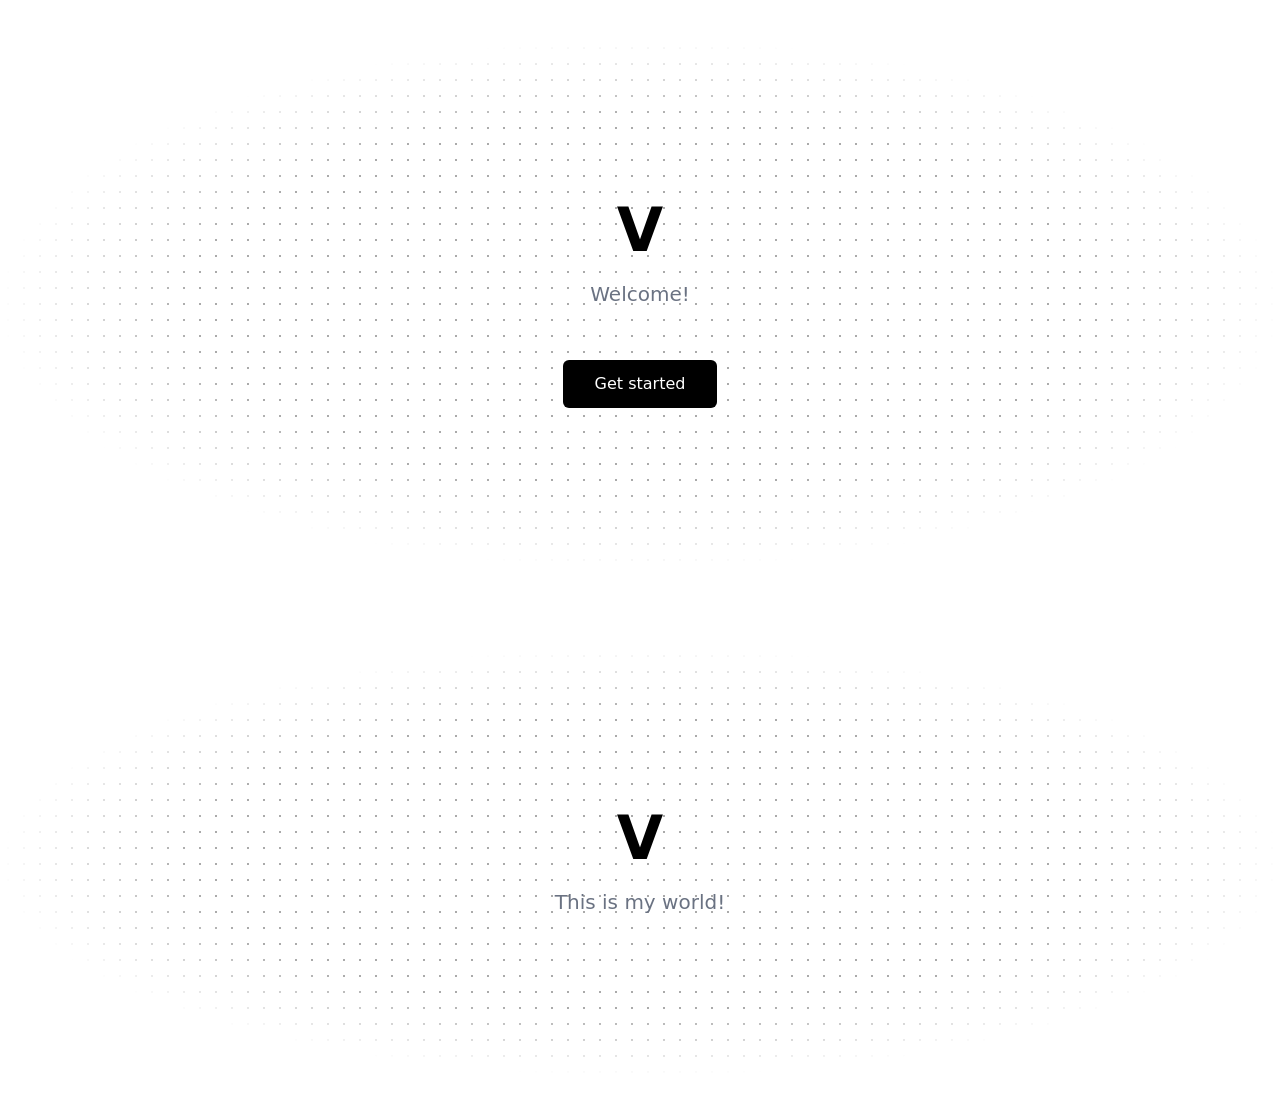
==== commit ee2ee700: "ver0.8" ====
--- a/index.html
+++ b/index.html
@@ -23,7 +23,7 @@
 </p><div class="flex flex-col lg:flex-row gap-4 items-center justify-center mt-5 lg:mt-10"><a class="order-1 lg:order-0 inline-flex items-center justify-center gap-2 whitespace-nowrap text-base transition-colors bg-black text-white hover:bg-gray-800 h-12 rounded-md px-8 focus:ring-2 focus:ring-black/50 active:ring-2 active:ring-black/50 focus-visible:ring-2 focus-visible:ring-black/50 focus-visible:outline-none" href="#">Get started</a></div></div></div></div></body></html></section>
     <section class="py-10"><div class="py-20 lg:py-40 relative [&>div:first-child]:bg-[radial-gradient(#aaaaaa_1px,transparent_1px)] [&>div:first-child]:bg-size-[16px_16px] [&>div:first-child]:mask-[radial-gradient(ellipse_50%_50%_at_50%_50%,#000_70%,transparent_100%)]"><div class="absolute top-0 bottom-0 left-0 right-0 w-full h-full z-0"></div><div class="relative z-10 container px-4 mx-auto h-full"><div class="mx-auto flex flex-col gap-3 max-w-2xl justify-center"><h1 class="text-center text-4xl md:text-5xl lg:text-[375%] font-semibold text-black tfa-padding-top-0px tfa-padding-right-0px tfa-padding-bottom-0px tfa-padding-left-0px">V
 </h1><p class="mt-2 px-4 lg:px-0 text-center text-gray-500 text-pretty md:text-balance text-lg md:text-xl">This is my world!
-</p><div class="flex flex-col lg:flex-row gap-4 items-center justify-center mt-5 lg:mt-10"><a class="order-1 lg:order-0 inline-flex items-center justify-center gap-2 whitespace-nowrap text-base transition-colors bg-black text-white hover:bg-gray-800 h-12 rounded-md px-8 focus:ring-2 focus:ring-black/50 active:ring-2 active:ring-black/50 focus-visible:ring-2 focus-visible:ring-black/50 focus-visible:outline-none hidden" href="#">Get started</a></div></div></div></div></section>
+</p></a></div></div></div></div></section>
     <script src="https://cdnjs.cloudflare.com/ajax/libs/gsap/3.12.5/gsap.min.js"></script>
     <script src="assets/main.js"></script>
     
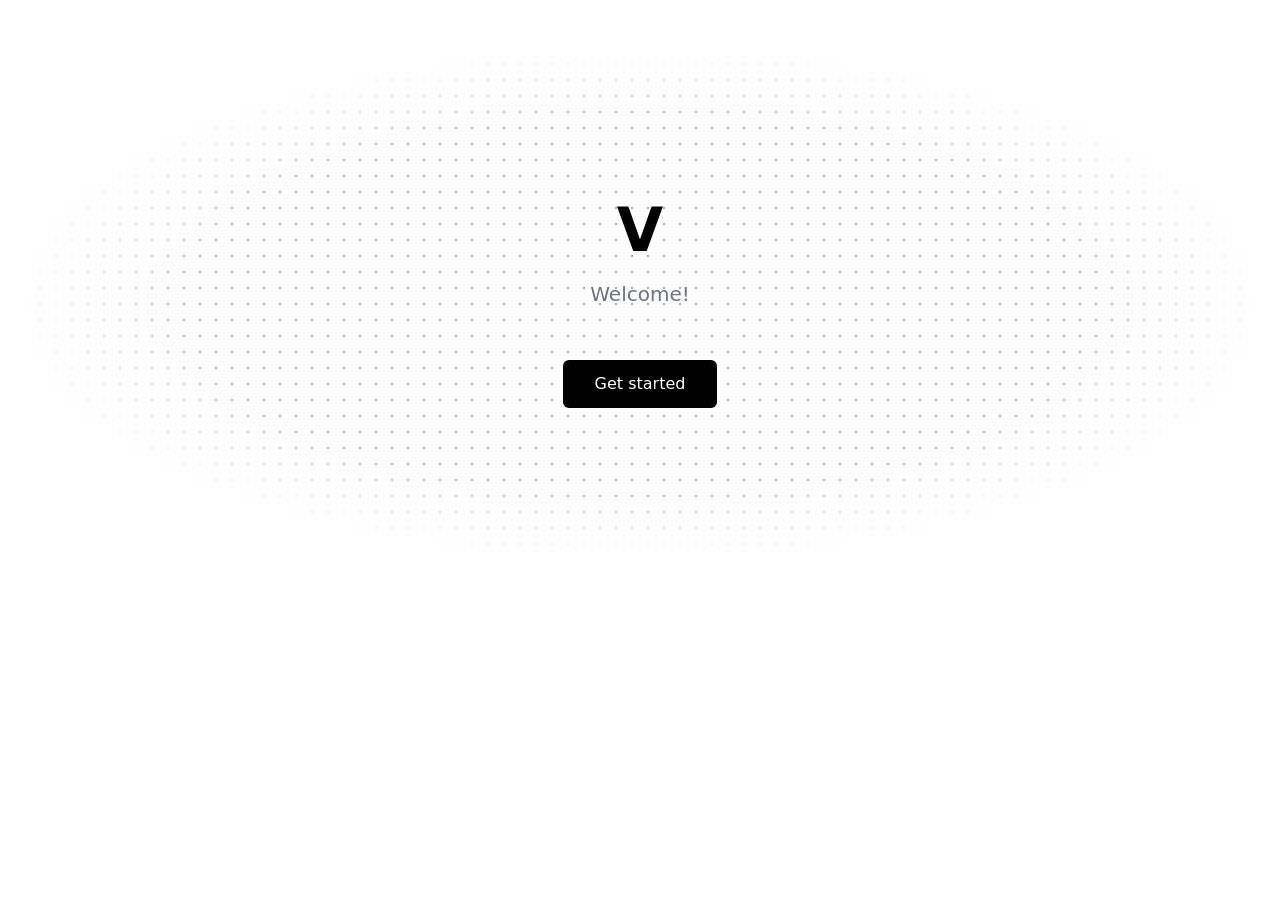
==== commit 163e32b3: "ver1.3" ====
--- a/index.html
+++ b/index.html
@@ -21,9 +21,7 @@
     <section class="py-10"><div class="py-20 lg:py-40 relative [&>div:first-child]:bg-[radial-gradient(#aaaaaa_1px,transparent_1px)] [&>div:first-child]:bg-size-[16px_16px] [&>div:first-child]:mask-[radial-gradient(ellipse_50%_50%_at_50%_50%,#000_70%,transparent_100%)]"><div class="absolute top-0 bottom-0 left-0 right-0 w-full h-full z-0"></div><div class="relative z-10 container px-4 mx-auto h-full"><div class="mx-auto flex flex-col gap-3 max-w-2xl justify-center"><h1 class="text-center text-4xl md:text-5xl lg:text-[375%] font-semibold text-black tfa-padding-top-0px tfa-padding-right-0px tfa-padding-bottom-0px tfa-padding-left-0px">V
 </h1><p class="mt-2 px-4 lg:px-0 text-center text-gray-500 text-pretty md:text-balance text-lg md:text-xl">Welcome!
 </p><div class="flex flex-col lg:flex-row gap-4 items-center justify-center mt-5 lg:mt-10"><a class="order-1 lg:order-0 inline-flex items-center justify-center gap-2 whitespace-nowrap text-base transition-colors bg-black text-white hover:bg-gray-800 h-12 rounded-md px-8 focus:ring-2 focus:ring-black/50 active:ring-2 active:ring-black/50 focus-visible:ring-2 focus-visible:ring-black/50 focus-visible:outline-none" href="#">Get started</a></div></div></div></div></body></html></section>
-    <section class="py-10"><div class="py-20 lg:py-40 relative [&>div:first-child]:bg-[radial-gradient(#aaaaaa_1px,transparent_1px)] [&>div:first-child]:bg-size-[16px_16px] [&>div:first-child]:mask-[radial-gradient(ellipse_50%_50%_at_50%_50%,#000_70%,transparent_100%)]"><div class="absolute top-0 bottom-0 left-0 right-0 w-full h-full z-0"></div><div class="relative z-10 container px-4 mx-auto h-full"><div class="mx-auto flex flex-col gap-3 max-w-2xl justify-center"><h1 class="text-center text-4xl md:text-5xl lg:text-[375%] font-semibold text-black tfa-padding-top-0px tfa-padding-right-0px tfa-padding-bottom-0px tfa-padding-left-0px">V
-</h1><p class="mt-2 px-4 lg:px-0 text-center text-gray-500 text-pretty md:text-balance text-lg md:text-xl">This is my world!
-</p></a></div></div></div></div></section>
+    
     <script src="https://cdnjs.cloudflare.com/ajax/libs/gsap/3.12.5/gsap.min.js"></script>
     <script src="assets/main.js"></script>
     
